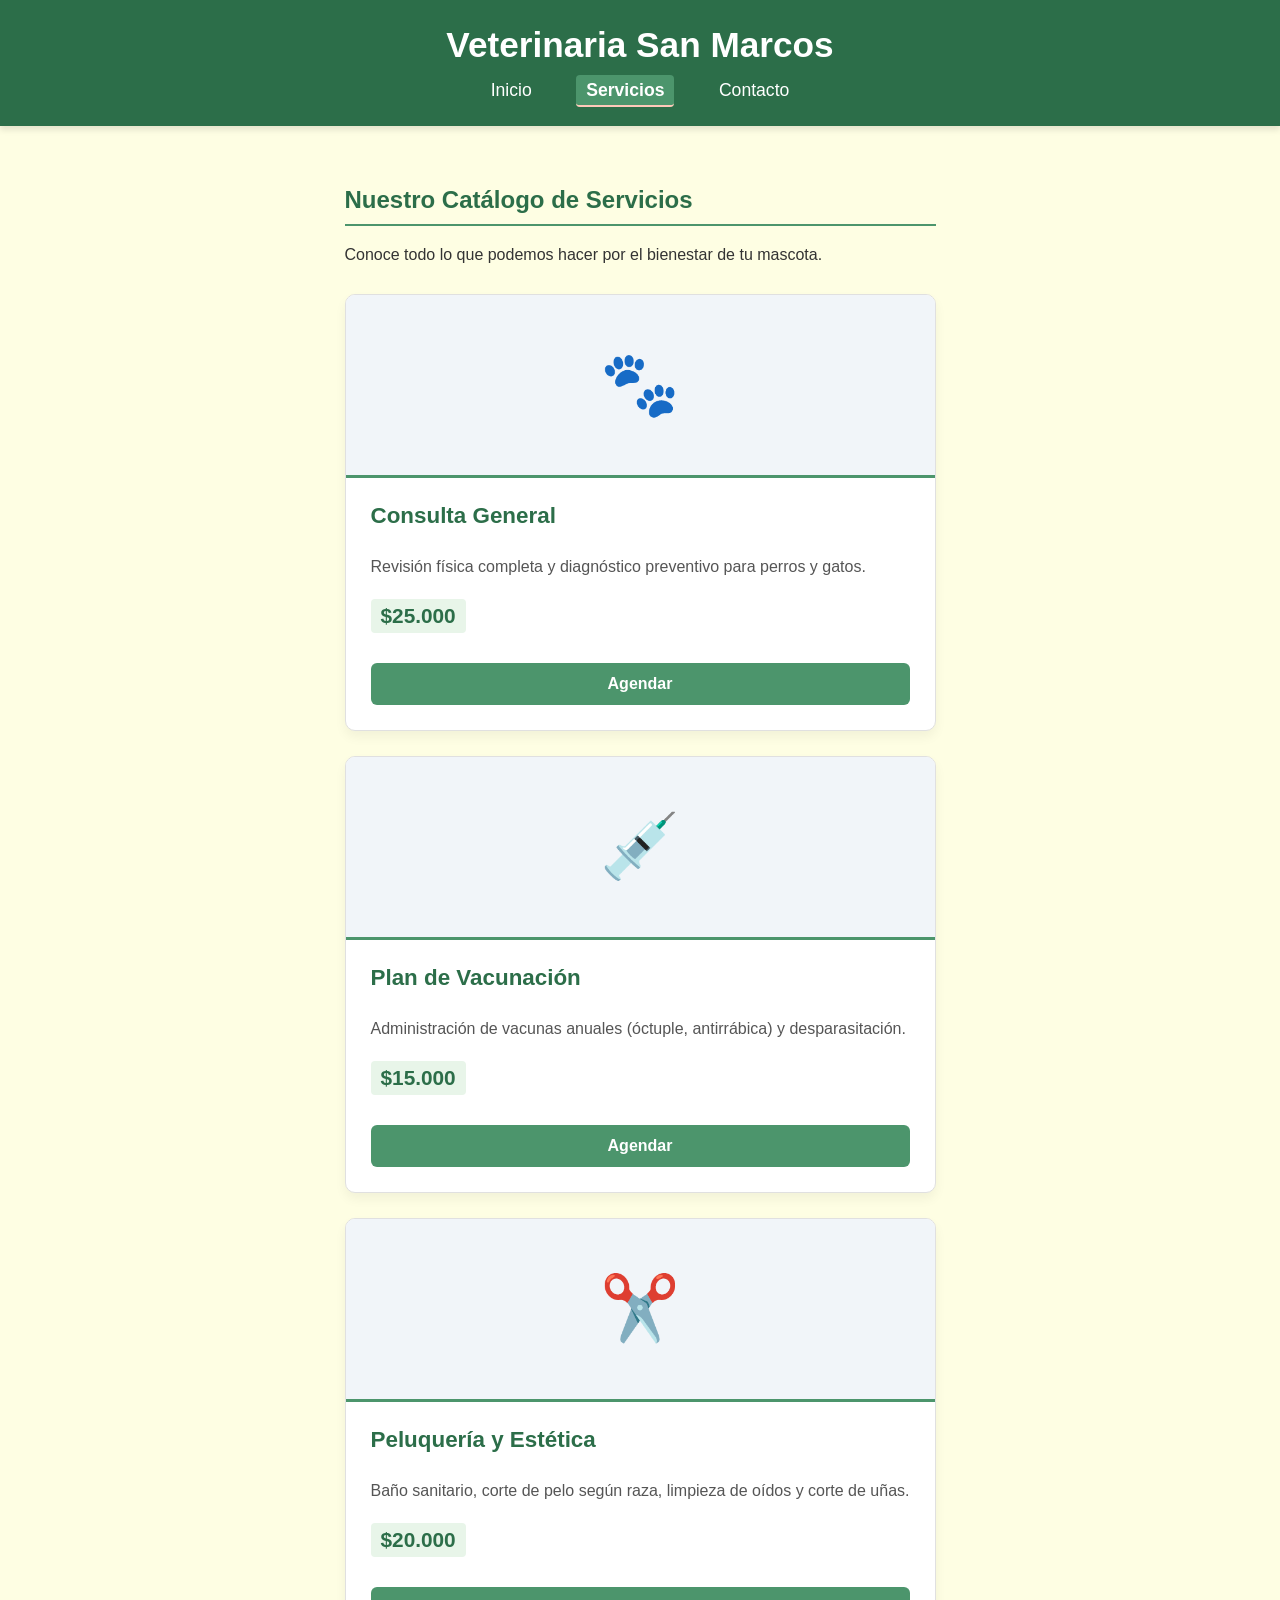
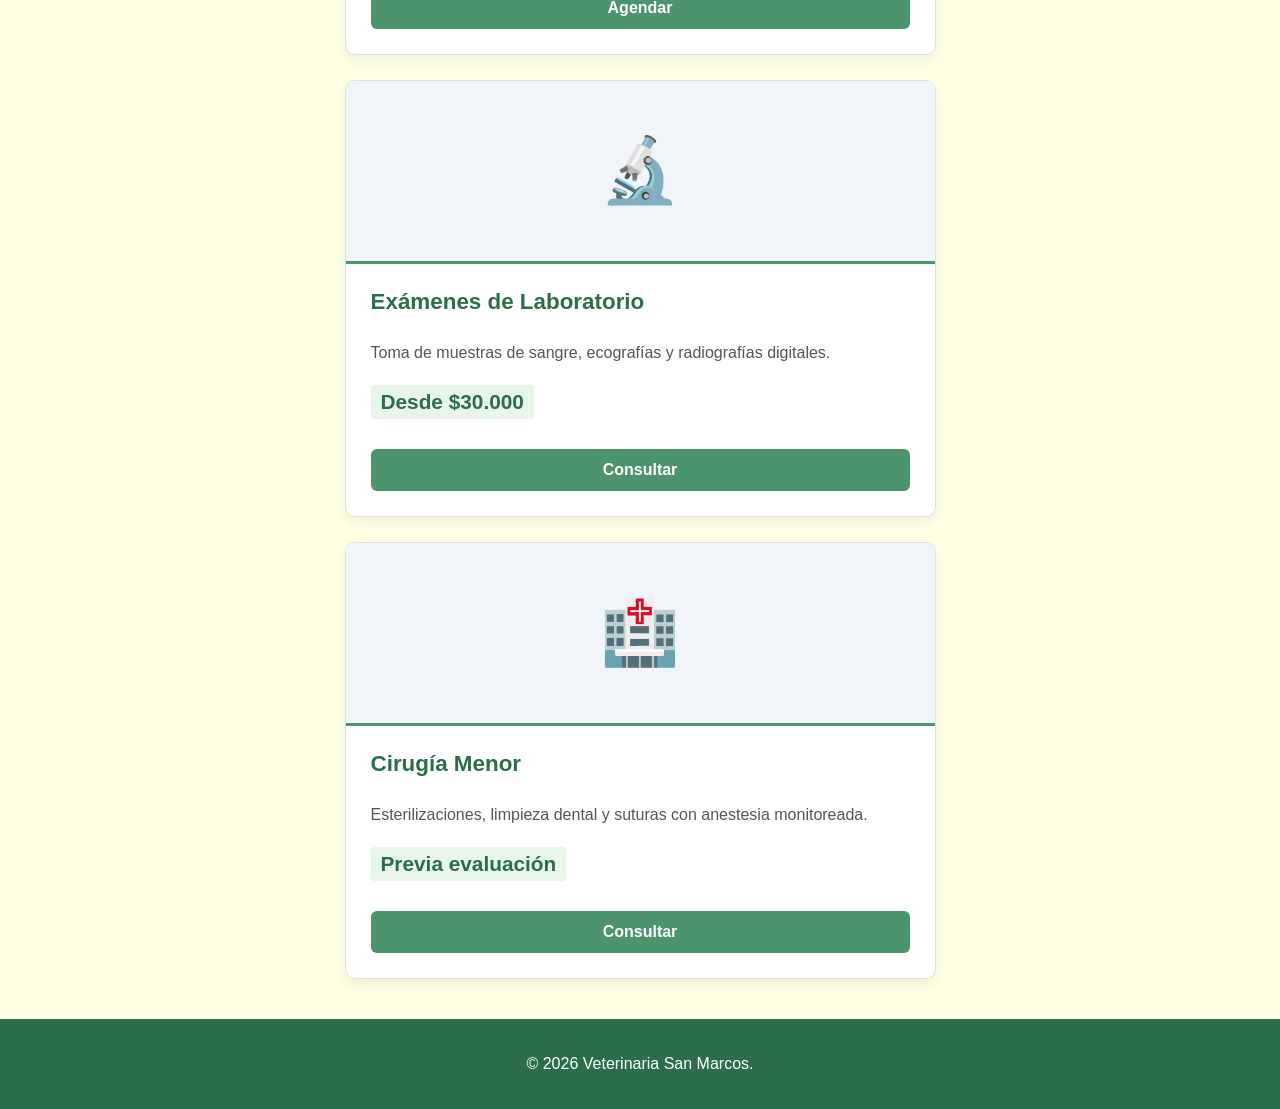
==== catalogo.html @ 31352e44 "Diego Sanzana: Crea estructura de páginas HTML, diseño CSS externo y lógica de validación JS" ====
<!DOCTYPE html>
<html lang="es">
<head>
    <meta charset="UTF-8">
    <meta name="viewport" content="width=device-width, initial-scale=1.0">
    <title>Veterinaria San Marcos | Catálogo de Servicios</title>
    <link rel="stylesheet" href="css/style.css">
    <script src="js/funciones.js" defer></script>
</head>
<body>
    <header>
        <h1>Veterinaria San Marcos</h1>
        <nav>
            <a href="index.html">Inicio</a>
            <a href="catalogo.html" class="activo">Servicios</a>
            <a href="contacto.html">Contacto</a>
        </nav>
    </header>

    <main>
        <section>
            <h2>Nuestro Catálogo de Servicios</h2>
            <p>Conoce todo lo que podemos hacer por el bienestar de tu mascota.</p>
            
            <div class="catalogo-grid">
                <article class="tarjeta-servicio">
                    <figure>
                        <div class="img-placeholder">🐾</div>
                    </figure>
                    <div class="tarjeta-contenido">
                        <h3>Consulta General</h3>
                        <p>Revisión física completa y diagnóstico preventivo para perros y gatos.</p>
                        <span class="precio">$25.000</span>
                        <a href="contacto.html#formularioContacto" class="boton">Agendar</a>
                    </div>
                </article>
                
                <article class="tarjeta-servicio">
                    <figure>
                        <div class="img-placeholder">💉</div>
                    </figure>
                    <div class="tarjeta-contenido">
                        <h3>Plan de Vacunación</h3>
                        <p>Administración de vacunas anuales (óctuple, antirrábica) y desparasitación.</p>
                        <span class="precio">$15.000</span>
                        <a href="contacto.html#formularioContacto" class="boton">Agendar</a>
                    </div>
                </article>
                
                <article class="tarjeta-servicio">
                    <figure>
                        <div class="img-placeholder">✂️</div>
                    </figure>
                    <div class="tarjeta-contenido">
                        <h3>Peluquería y Estética</h3>
                        <p>Baño sanitario, corte de pelo según raza, limpieza de oídos y corte de uñas.</p>
                        <span class="precio">$20.000</span>
                        <a href="contacto.html#formularioContacto" class="boton">Agendar</a>
                    </div>
                </article>

                <article class="tarjeta-servicio">
                    <figure>
                        <div class="img-placeholder">🔬</div>
                    </figure>
                    <div class="tarjeta-contenido">
                        <h3>Exámenes de Laboratorio</h3>
                        <p>Toma de muestras de sangre, ecografías y radiografías digitales.</p>
                        <span class="precio">Desde $30.000</span>
                        <a href="contacto.html#formularioContacto" class="boton">Consultar</a>
                    </div>
                </article>

                <article class="tarjeta-servicio">
                    <figure>
                        <div class="img-placeholder">🏥</div>
                    </figure>
                    <div class="tarjeta-contenido">
                        <h3>Cirugía Menor</h3>
                        <p>Esterilizaciones, limpieza dental y suturas con anestesia monitoreada.</p>
                        <span class="precio">Previa evaluación</span>
                        <a href="contacto.html#formularioContacto" class="boton">Consultar</a>
                    </div>
                </article>
            </div>
        </section>
    </main>

    <footer>
        <p>&copy; 2026 Veterinaria San Marcos.</p>
    </footer>
</body>
</html>
---- css/style.css ----
:root {
    --color-principal: #2c6e49;
    --color-secundario: #4c956c;
    --color-fondo: #fefee3;
    --color-texto: #333;
    --color-tarjeta: #ffffff;
}

body {
    font-family: 'Segoe UI', Tahoma, Geneva, Verdana, sans-serif;
    margin: 0;
    padding: 0;
    background-color: var(--color-fondo);
    color: var(--color-texto);
    display: flex;
    flex-direction: column;
    min-height: 100vh;
}

header {
    background-color: var(--color-principal);
    color: white;
    padding: 25px 20px;
    text-align: center;
    box-shadow: 0 4px 6px rgba(0,0,0,0.1);
}

header h1 {
    margin: 0 0 15px 0;
    font-size: 2.2rem;
}

nav a {
    color: white;
    text-decoration: none;
    margin: 0 15px;
    font-size: 1.1rem;
    padding: 5px 10px;
    border-radius: 4px;
    transition: background-color 0.3s;
}

nav a:hover {
    background-color: var(--color-secundario);
}

nav a.activo {
    background-color: var(--color-secundario);
    font-weight: bold;
    border-bottom: 2px solid #ffc9b9;
}

main {
    padding: 40px 20px;
    max-width: 1100px;
    margin: 0 auto;
    flex: 1;
}


h2 {
    color: var(--color-principal);
    border-bottom: 2px solid var(--color-secundario);
    padding-bottom: 10px;
    margin-bottom: 20px;
}


.boton {
    display: inline-block;
    background-color: var(--color-secundario);
    color: white;
    padding: 12px 24px;
    border-radius: 6px;
    text-decoration: none;
    margin-top: 15px;
    font-weight: bold;
    text-align: center;
    transition: background-color 0.3s, transform 0.1s;
}

.boton:hover {
    background-color: #3b7a57;
    transform: translateY(-2px);
}


form {
    display: flex;
    flex-direction: column;
    gap: 15px;
    max-width: 600px;
    background-color: var(--color-tarjeta);
    padding: 30px;
    border-radius: 8px;
    box-shadow: 0 4px 10px rgba(0,0,0,0.05);
}

label {
    font-weight: bold;
    color: var(--color-principal);
}

input, textarea {
    padding: 12px;
    border: 1px solid #ccc;
    border-radius: 4px;
    font-family: inherit;
    font-size: 1rem;
}

input:focus, textarea:focus {
    outline: none;
    border-color: var(--color-secundario);
    box-shadow: 0 0 5px rgba(76, 149, 108, 0.5);
}

button[type="submit"] {
    background-color: var(--color-principal);
    color: white;
    padding: 15px;
    border: none;
    border-radius: 6px;
    cursor: pointer;
    font-weight: bold;
    font-size: 1.1rem;
    transition: background-color 0.3s;
    margin-top: 10px;
}

button[type="submit"]:hover {
    background-color: #1e4d33;
}

.error {
    color: #e63946;
    font-weight: bold;
    margin: 0;
}


.catalogo-grid {
    display: grid;
    grid-template-columns: repeat(auto-fill, minmax(300px, 1fr));
    gap: 25px;
    margin-top: 30px;
}

.tarjeta-servicio {
    background-color: var(--color-tarjeta);
    border: 1px solid #e0e0e0;
    border-radius: 10px;
    overflow: hidden;
    box-shadow: 0 6px 12px rgba(0,0,0,0.05);
    display: flex;
    flex-direction: column;
    transition: transform 0.3s, box-shadow 0.3s;
}

.tarjeta-servicio:hover {
    transform: translateY(-5px);
    box-shadow: 0 10px 20px rgba(0,0,0,0.1);
}

.tarjeta-servicio figure {
    margin: 0;
    background-color: #f1f5f9;
    height: 180px;
    display: flex;
    align-items: center;
    justify-content: center;
    border-bottom: 3px solid var(--color-secundario);
}

.img-placeholder {
    font-size: 4rem;
}

.tarjeta-contenido {
    padding: 25px;
    display: flex;
    flex-direction: column;
    flex-grow: 1;
}

.tarjeta-contenido h3 {
    margin: 0 0 10px 0;
    color: var(--color-principal);
    font-size: 1.4rem;
}

.tarjeta-contenido p {
    flex-grow: 1;
    font-size: 1rem;
    line-height: 1.5;
    color: #555;
    margin-bottom: 20px;
}

.precio {
    font-weight: bold;
    font-size: 1.3rem;
    color: #2c6e49;
    margin-bottom: 15px;
    display: block;
    background-color: #e8f5e9;
    padding: 5px 10px;
    border-radius: 4px;
    width: fit-content;
}

footer {
    text-align: center;
    padding: 20px;
    background-color: var(--color-principal);
    color: white;
    margin-top: auto; /* Empuja el footer al final */
}
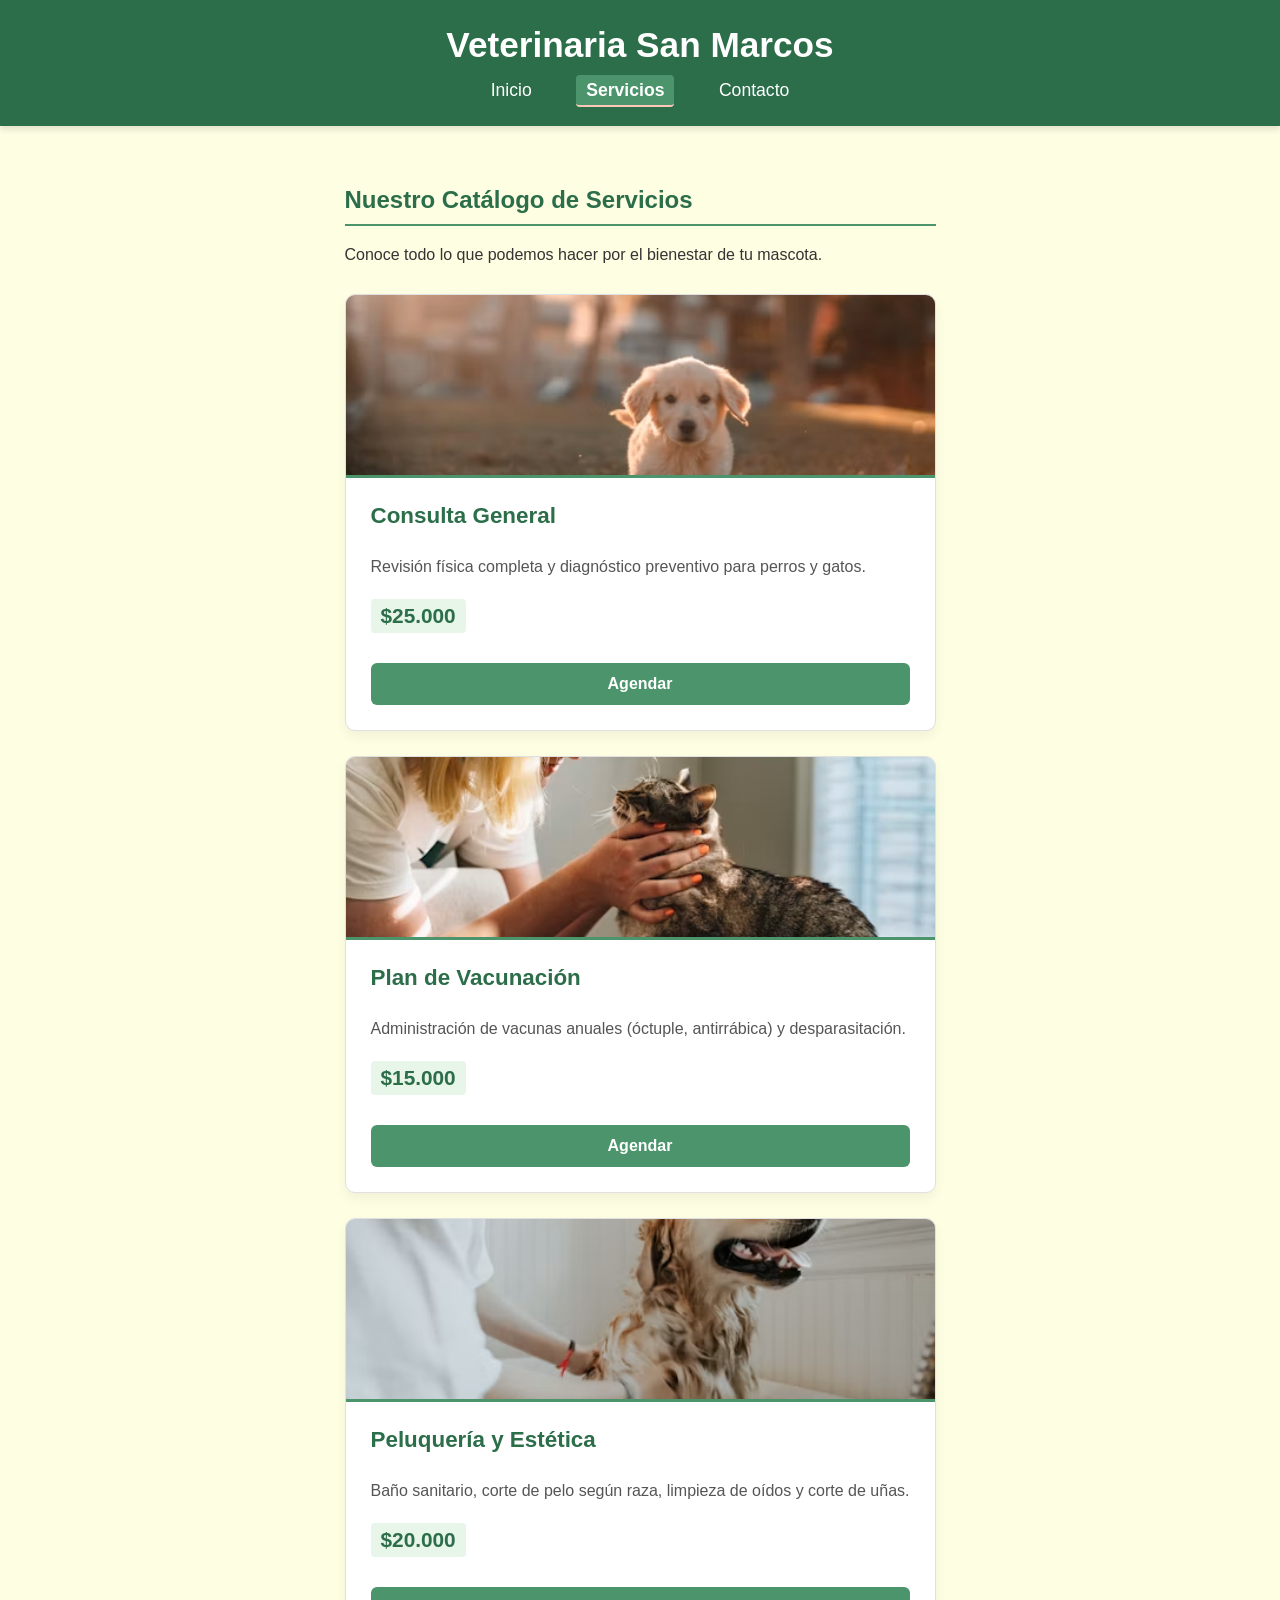
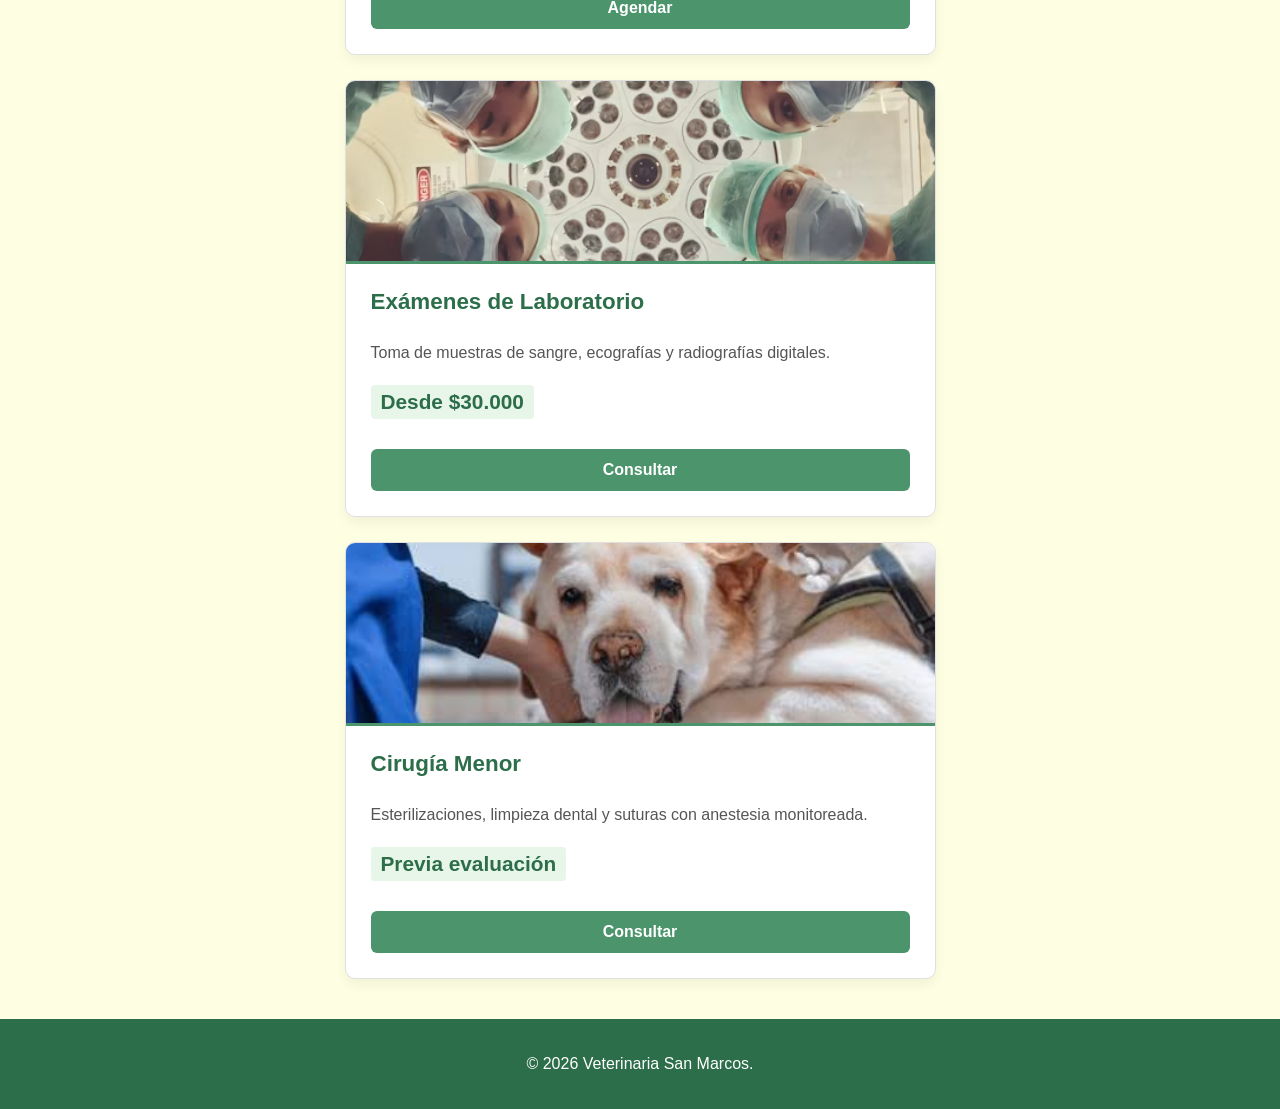
==== commit 8002a89d: "Agrege el README" ====
--- a/catalogo.html
+++ b/catalogo.html
@@ -1,6 +1,7 @@
 <!DOCTYPE html>
 <html lang="es">
 <head>
+    <!-- Creado por Diego Sansana: Estructura base -->
     <meta charset="UTF-8">
     <meta name="viewport" content="width=device-width, initial-scale=1.0">
     <title>Veterinaria San Marcos | Catálogo de Servicios</title>
@@ -19,67 +20,74 @@
 
     <main>
         <section>
+            <!-- Creado por Diego Sansana: Textos de la sección y grilla de catálogo -->
             <h2>Nuestro Catálogo de Servicios</h2>
             <p>Conoce todo lo que podemos hacer por el bienestar de tu mascota.</p>
             
             <div class="catalogo-grid">
                 <article class="tarjeta-servicio">
                     <figure>
-                        <div class="img-placeholder">🐾</div>
+                        <!-- MODIFICADO POR BENJAMÍN ROJAS: Reemplazo de placeholder/emoji por imágenes reales -->
+                        <img src="Carpetajpg/Perrito corriendo.jpg" alt="Consulta General">
                     </figure>
+                    <!-- Creado por Diego Sansana: Contenido base de la tarjeta -->
                     <div class="tarjeta-contenido">
                         <h3>Consulta General</h3>
                         <p>Revisión física completa y diagnóstico preventivo para perros y gatos.</p>
                         <span class="precio">$25.000</span>
-                        <a href="contacto.html#formularioContacto" class="boton">Agendar</a>
+                        <a href="contacto.html" class="boton">Agendar</a>
                     </div>
                 </article>
                 
                 <article class="tarjeta-servicio">
                     <figure>
-                        <div class="img-placeholder">💉</div>
+                        <!-- MODIFICADO POR BENJAMÍN ROJAS: Imagen real -->
+                        <img src="Carpetajpg/Gatosiendo acarisiado.jpg" alt="Plan de Vacunación">
                     </figure>
                     <div class="tarjeta-contenido">
                         <h3>Plan de Vacunación</h3>
                         <p>Administración de vacunas anuales (óctuple, antirrábica) y desparasitación.</p>
                         <span class="precio">$15.000</span>
-                        <a href="contacto.html#formularioContacto" class="boton">Agendar</a>
+                        <a href="contacto.html" class="boton">Agendar</a>
                     </div>
                 </article>
                 
                 <article class="tarjeta-servicio">
                     <figure>
-                        <div class="img-placeholder">✂️</div>
+                        <!-- MODIFICADO POR BENJAMÍN ROJAS: Imagen real -->
+                        <img src="Carpetajpg/Perro duchandose .jpg" alt="Peluquería y Estética">
                     </figure>
                     <div class="tarjeta-contenido">
                         <h3>Peluquería y Estética</h3>
                         <p>Baño sanitario, corte de pelo según raza, limpieza de oídos y corte de uñas.</p>
                         <span class="precio">$20.000</span>
-                        <a href="contacto.html#formularioContacto" class="boton">Agendar</a>
+                        <a href="contacto.html" class="boton">Agendar</a>
                     </div>
                 </article>
 
                 <article class="tarjeta-servicio">
                     <figure>
-                        <div class="img-placeholder">🔬</div>
+                        <!-- MODIFICADO POR BENJAMÍN ROJAS: Imagen real -->
+                        <img src="Carpetajpg/Dogtores.jpg" alt="Exámenes de Laboratorio">
                     </figure>
                     <div class="tarjeta-contenido">
                         <h3>Exámenes de Laboratorio</h3>
                         <p>Toma de muestras de sangre, ecografías y radiografías digitales.</p>
                         <span class="precio">Desde $30.000</span>
-                        <a href="contacto.html#formularioContacto" class="boton">Consultar</a>
+                        <a href="contacto.html" class="boton">Consultar</a>
                     </div>
                 </article>
 
                 <article class="tarjeta-servicio">
                     <figure>
-                        <div class="img-placeholder">🏥</div>
+                        <!-- MODIFICADO POR BENJAMÍN ROJAS: Imagen real -->
+                        <img src="Carpetajpg/Perrito Camilla.jpg" alt="Cirugía Menor">
                     </figure>
                     <div class="tarjeta-contenido">
                         <h3>Cirugía Menor</h3>
                         <p>Esterilizaciones, limpieza dental y suturas con anestesia monitoreada.</p>
                         <span class="precio">Previa evaluación</span>
-                        <a href="contacto.html#formularioContacto" class="boton">Consultar</a>
+                        <a href="contacto.html" class="boton">Consultar</a>
                     </div>
                 </article>
             </div>
--- a/css/style.css
+++ b/css/style.css
@@ -1,3 +1,4 @@
+/*CÓDIGO DE DIEGO*/
 :root {
     --color-principal: #2c6e49;
     --color-secundario: #4c956c;
@@ -57,7 +58,6 @@
     flex: 1;
 }
 
-
 h2 {
     color: var(--color-principal);
     border-bottom: 2px solid var(--color-secundario);
@@ -65,7 +65,6 @@
     margin-bottom: 20px;
 }
 
-
 .boton {
     display: inline-block;
     background-color: var(--color-secundario);
@@ -83,7 +82,6 @@
     background-color: #3b7a57;
     transform: translateY(-2px);
 }
-
 
 form {
     display: flex;
@@ -138,7 +136,6 @@
     margin: 0;
 }
 
-
 .catalogo-grid {
     display: grid;
     grid-template-columns: repeat(auto-fill, minmax(300px, 1fr));
@@ -172,10 +169,15 @@
     border-bottom: 3px solid var(--color-secundario);
 }
 
-.img-placeholder {
-    font-size: 4rem;
-}
-
+/* Benjamin Rojas */
+/* Estilo para las imágenes de las tarjetas */
+.tarjeta-servicio figure img {
+    width: 100%;
+    height: 100%;
+    object-fit: cover;
+}
+
+/*CÓDIGO DE DIEGO*/
 .tarjeta-contenido {
     padding: 25px;
     display: flex;
@@ -209,10 +211,63 @@
     width: fit-content;
 }
 
+/*Jocsan Sepulveda*/
+/* Estilos para el contenedor del video embebido */
+.video-container {
+    margin-top: 40px;
+    text-align: center;
+    background-color: white;
+    padding: 20px;
+    border-radius: 8px;
+    box-shadow: 0 4px 10px rgba(0,0,0,0.05);
+}
+
+.video-responsive {
+    position: relative;
+    padding-bottom: 56.25%; /* Relación de aspecto 16:9 */
+    height: 0;
+    overflow: hidden;
+    max-width: 100%;
+}
+
+.video-responsive iframe {
+    position: absolute;
+    top: 0;
+    left: 0;
+    width: 100%;
+    height: 100%;
+    border-radius: 6px;
+}
+
+/* CÓDIGO DE DIEGO  */
 footer {
     text-align: center;
     padding: 20px;
     background-color: var(--color-principal);
     color: white;
-    margin-top: auto; /* Empuja el footer al final */
-}
+    margin-top: auto;
+}
+
+/*Benjamin Rojas*/
+/*BALIDASIONES QUE AGREGE */
+
+input.invalido,
+textarea.invalido {
+    border-color: #e63946;
+    box-shadow: 0 0 5px rgba(230, 57, 70, 0.4);
+}
+
+input.valido,
+textarea.valido {
+    border-color: #2c6e49;
+    box-shadow: 0 0 5px rgba(44, 110, 73, 0.35);
+}
+
+.error:empty {
+    display: none;
+}
+
+.error {
+    min-height: 1.1em;
+    font-size: 0.9rem;
+}
